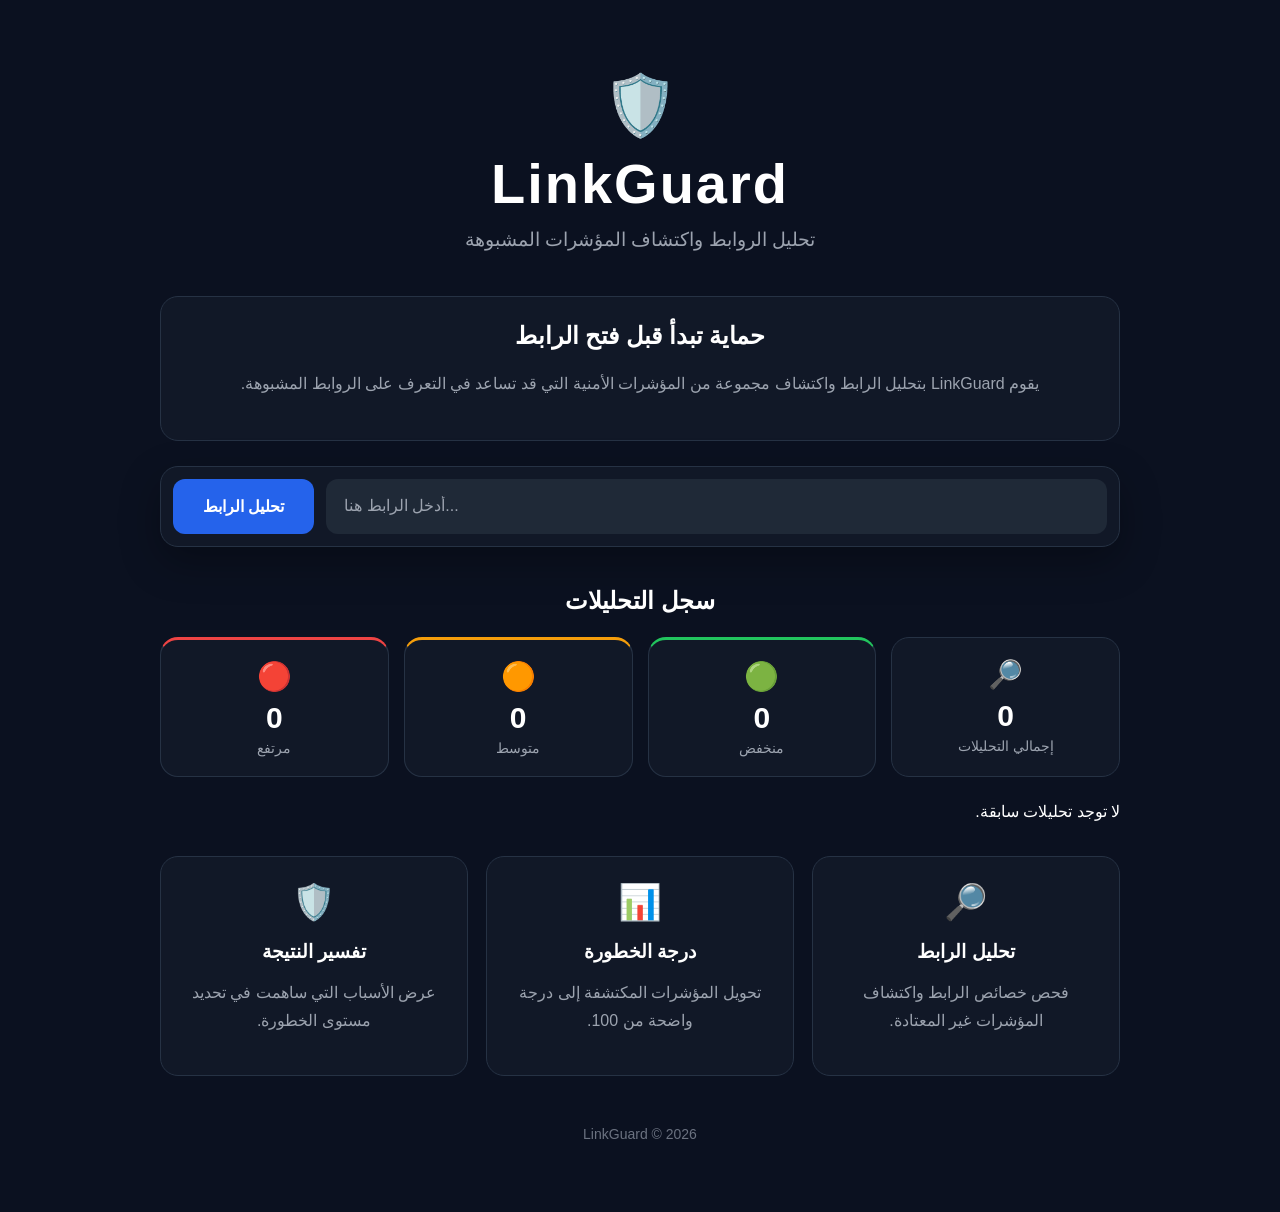
==== index.html @ e3702596 "Add files via upload" ====
<!DOCTYPE html>
<html lang="ar" dir="rtl">

<head>
    <meta charset="UTF-8">
    <meta name="viewport" content="width=device-width, initial-scale=1.0">

    <title>LinkGuard | تحليل الروابط</title>

    <link rel="stylesheet" href="style.css">
</head>

<body>

    <div class="container">

        <!-- الشعار والعنوان -->

        <div class="brand">

            <div class="logo">
                🛡️
            </div>

            <h1>
                LinkGuard
            </h1>

            <p class="subtitle">
                تحليل الروابط واكتشاف المؤشرات المشبوهة
            </p>

        </div>


        <!-- معلومات عن المشروع -->

        <div class="info-card">

            <h2>
                حماية تبدأ قبل فتح الرابط
            </h2>

            <p>
                يقوم LinkGuard بتحليل الرابط واكتشاف مجموعة من
                المؤشرات الأمنية التي قد تساعد في التعرف على
                الروابط المشبوهة.
            </p>

        </div>


        <!-- خانة تحليل الرابط -->

        <div class="scanner-box">

            <input
                type="text"
                id="urlInput"
                placeholder="أدخل الرابط هنا..."
            >

            <button onclick="analyzeURL()">
                تحليل الرابط
            </button>

        </div>


        <!-- نتيجة التحليل -->

        <div id="result" class="result"></div>


        <!-- سجل التحليلات -->

        <div class="history-section">

            <h2>
                سجل التحليلات
            </h2>


            <!-- الإحصائيات -->

            <div class="stats">

                <div class="stat-card">

                    <div class="stat-icon">
                        🔎
                    </div>

                    <div class="stat-number" id="totalCount">
                        0
                    </div>

                    <div class="stat-label">
                        إجمالي التحليلات
                    </div>

                </div>


                <div class="stat-card low-stat">

                    <div class="stat-icon">
                        🟢
                    </div>

                    <div class="stat-number" id="lowCount">
                        0
                    </div>

                    <div class="stat-label">
                        منخفض
                    </div>

                </div>


                <div class="stat-card medium-stat">

                    <div class="stat-icon">
                        🟠
                    </div>

                    <div class="stat-number" id="mediumCount">
                        0
                    </div>

                    <div class="stat-label">
                        متوسط
                    </div>

                </div>


                <div class="stat-card high-stat">

                    <div class="stat-icon">
                        🔴
                    </div>

                    <div class="stat-number" id="highCount">
                        0
                    </div>

                    <div class="stat-label">
                        مرتفع
                    </div>

                </div>

            </div>


            <!-- مكان البطاقات -->

            <div id="history">

                <p>
                    لا توجد تحليلات سابقة.
                </p>

            </div>

        </div>


        <!-- مميزات LinkGuard -->

        <div class="features">

            <div class="feature">

                <div class="feature-icon">
                    🔎
                </div>

                <h3>
                    تحليل الرابط
                </h3>

                <p>
                    فحص خصائص الرابط واكتشاف المؤشرات غير المعتادة.
                </p>

            </div>


            <div class="feature">

                <div class="feature-icon">
                    📊
                </div>

                <h3>
                    درجة الخطورة
                </h3>

                <p>
                    تحويل المؤشرات المكتشفة إلى درجة واضحة من 100.
                </p>

            </div>


            <div class="feature">

                <div class="feature-icon">
                    🛡️
                </div>

                <h3>
                    تفسير النتيجة
                </h3>

                <p>
                    عرض الأسباب التي ساهمت في تحديد مستوى الخطورة.
                </p>

            </div>

        </div>


        <!-- أسفل الصفحة -->

        <footer>
            LinkGuard © 2026
        </footer>

    </div>


    <script src="script.js"></script>

</body>

</html>
---- style.css ----
* {
    box-sizing: border-box;
}

body {
    margin: 0;
    font-family: Arial, sans-serif;
    background: #0b1120;
    color: #ffffff;
    min-height: 100vh;
}

.container {
    width: 90%;
    max-width: 1000px;
    margin: 0 auto;
    padding: 70px 20px;
}

/* العنوان */

h1 {
    text-align: center;
    font-size: 56px;
    margin: 0;
    letter-spacing: 2px;
}

.subtitle {
    text-align: center;
    color: #9ca3af;
    font-size: 19px;
    margin-top: 12px;
    margin-bottom: 45px;
}

/* صندوق البحث */

.scanner-box {
    display: flex;
    gap: 12px;
    background: #111827;
    padding: 12px;
    border-radius: 18px;
    border: 1px solid #263244;
    box-shadow: 0 15px 40px rgba(0, 0, 0, 0.3);
}

input {
    flex: 1;
    min-width: 0;
    padding: 18px;
    border: none;
    outline: none;
    border-radius: 12px;
    background: #1f2937;
    color: white;
    font-size: 16px;
    direction: ltr;
}

input::placeholder {
    color: #9ca3af;
}

/* زر التحليل */

button {
    padding: 18px 30px;
    border: none;
    border-radius: 12px;
    background: #2563eb;
    color: white;
    font-size: 16px;
    font-weight: bold;
    cursor: pointer;
    transition: 0.2s;
}

button:hover {
    transform: translateY(-2px);
    opacity: 0.9;
}

/* النتيجة */

.result {
    margin-top: 30px;
}

.result-card {
    background: #111827;
    border: 1px solid #263244;
    border-radius: 20px;
    padding: 30px;
    box-shadow: 0 15px 40px rgba(0, 0, 0, 0.25);
}

.result-card h2 {
    margin-top: 0;
    font-size: 26px;
}

.result-card h3 {
    margin-top: 30px;
}

.result-card p {
    color: #d1d5db;
    line-height: 1.8;
}

/* الدرجة */

.score {
    font-size: 48px;
    font-weight: bold;
    text-align: center;
    margin: 25px 0;
}

/* مستوى الخطورة */

.risk {
    display: block;
    width: fit-content;
    margin: 0 auto 25px;
    padding: 10px 24px;
    border-radius: 30px;
    font-weight: bold;
}

/* منخفض */

.result-card.low {
    border-top: 4px solid #22c55e;
}

.risk.low {
    background: #14532d;
    color: #86efac;
}

/* متوسط */

.result-card.medium {
    border-top: 4px solid #f59e0b;
}

.risk.medium {
    background: #78350f;
    color: #fde68a;
}

/* مرتفع */

.result-card.high {
    border-top: 4px solid #ef4444;
}

.risk.high {
    background: #7f1d1d;
    color: #fecaca;
}

/* قائمة الأسباب */

.result-card ul {
    padding-right: 25px;
    line-height: 2;
    color: #d1d5db;
}

.result-card li {
    margin-bottom: 8px;
}

/* الجوال */

@media (max-width: 700px) {

    .container {
        padding: 40px 10px;
    }

    h1 {
        font-size: 42px;
    }

    .scanner-box {
        flex-direction: column;
    }

    button {
        width: 100%;
    }

    .score {
        font-size: 40px;
    }
}/* الشعار */

.brand {
    text-align: center;
}

.logo {
    font-size: 60px;
    margin-bottom: 10px;
}


/* البطاقة التعريفية */

.info-card {
    background: #111827;
    border: 1px solid #263244;
    border-radius: 18px;
    padding: 25px;
    margin-bottom: 25px;
    text-align: center;
}

.info-card h2 {
    margin-top: 0;
}

.info-card p {
    color: #9ca3af;
    line-height: 1.8;
}


/* المميزات */

.features {
    display: grid;
    grid-template-columns: repeat(3, 1fr);
    gap: 18px;
    margin-top: 35px;
}

.feature {
    background: #111827;
    border: 1px solid #263244;
    border-radius: 18px;
    padding: 25px;
    text-align: center;
}

.feature-icon {
    font-size: 35px;
    margin-bottom: 10px;
}

.feature h3 {
    margin-bottom: 10px;
}

.feature p {
    color: #9ca3af;
    line-height: 1.7;
}


/* الفوتر */

footer {
    text-align: center;
    color: #6b7280;
    margin-top: 50px;
    font-size: 14px;
}


/* الجوال */

@media (max-width: 700px) {

    .features {
        grid-template-columns: 1fr;
    }

}/* ألوان مؤشر الخطورة حسب المستوى */

.result-card.low .meter-circle {
    background:
        conic-gradient(
            #22c55e var(--degree),
            #1f2937 var(--degree)
        );
}

.result-card.medium .meter-circle {
    background:
        conic-gradient(
            #f59e0b var(--degree),
            #1f2937 var(--degree)
        );
}

.result-card.high .meter-circle {
    background:
        conic-gradient(
            #ef4444 var(--degree),
            #1f2937 var(--degree)
        );
}.new-analysis {
    display: block;
    margin: 30px auto 0;
    background: #1f2937;
    border: 1px solid #374151;
}

.new-analysis:hover {
    background: #374151;
}/* بطاقات سجل التحليلات */

.history-item {
    display: flex;
    align-items: center;
    justify-content: space-between;
    gap: 20px;

    background: #111827;
    border: 1px solid #263244;
    border-radius: 18px;

    padding: 20px 22px;
    margin-bottom: 14px;

    box-shadow: 0 8px 25px rgba(0, 0, 0, 0.18);

    transition: transform 0.2s, border-color 0.2s;
}

.history-item:hover {
    transform: translateY(-2px);
    border-color: #3b82f6;
}


/* معلومات الرابط */

.history-info {
    flex: 1;
    min-width: 0;
}

.history-label {
    display: block;
    color: #6b7280;
    font-size: 13px;
    margin-bottom: 7px;
}

.history-url {
    color: #e5e7eb;
    font-size: 15px;

    overflow: hidden;
    text-overflow: ellipsis;
    white-space: nowrap;
}


/* الدرجة */

.history-score-box {
    text-align: center;
    min-width: 90px;
}

.history-score-label {
    display: block;
    color: #6b7280;
    font-size: 13px;
    margin-bottom: 5px;
}

.history-score {
    font-size: 20px;
    font-weight: bold;
}


/* مستوى الخطورة */

.history-risk {
    min-width: 85px;
    text-align: center;

    padding: 8px 14px;
    border-radius: 20px;

    font-weight: bold;
}


/* منخفض */

.history-risk.low {
    background: #14532d;
    color: #86efac;
}


/* متوسط */

.history-risk.medium {
    background: #78350f;
    color: #fde68a;
}


/* مرتفع */

.history-risk.high {
    background: #7f1d1d;
    color: #fecaca;
}


/* الجوال */

@media (max-width: 700px) {

    .history-item {
        flex-direction: column;
        align-items: stretch;
        text-align: center;
    }

    .history-url {
        white-space: normal;
        word-break: break-all;
    }

    .history-score-box {
        min-width: auto;
    }

    .history-risk {
        width: fit-content;
        margin: 0 auto;
    }
}/* =========================================
   لوحة الإحصائيات
========================================= */

.stats {
    display: grid;
    grid-template-columns: repeat(4, 1fr);
    gap: 15px;
    margin-bottom: 25px;
}


.stat-card {
    background: #111827;
    border: 1px solid #263244;
    border-radius: 18px;

    padding: 20px 15px;

    text-align: center;

    transition: transform 0.2s, border-color 0.2s;
}


.stat-card:hover {
    transform: translateY(-3px);
    border-color: #3b82f6;
}


.stat-icon {
    font-size: 28px;
    margin-bottom: 8px;
}


.stat-number {
    font-size: 30px;
    font-weight: bold;
    margin-bottom: 5px;
}


.stat-label {
    color: #9ca3af;
    font-size: 14px;
}


/* ألوان البطاقات */

.low-stat {
    border-top: 3px solid #22c55e;
}


.medium-stat {
    border-top: 3px solid #f59e0b;
}


.high-stat {
    border-top: 3px solid #ef4444;
}



/* =========================================
   تحسين قسم السجل
========================================= */

.history-section {
    margin-top: 40px;
}


.history-section > h2 {
    text-align: center;
    margin-bottom: 22px;
}



/* =========================================
   بطاقات سجل التحليلات
========================================= */

.history-item {
    display: flex;

    align-items: center;

    justify-content: space-between;

    gap: 20px;

    background: #111827;

    border: 1px solid #263244;

    border-radius: 18px;

    padding: 20px 22px;

    margin-bottom: 14px;

    box-shadow:
        0 8px 25px rgba(0, 0, 0, 0.18);

    transition:
        transform 0.2s,
        border-color 0.2s;
}


.history-item:hover {
    transform: translateY(-2px);

    border-color: #3b82f6;
}



/* معلومات الرابط */

.history-info {
    flex: 1;
    min-width: 0;
}


.history-label {
    display: block;

    color: #6b7280;

    font-size: 13px;

    margin-bottom: 7px;
}


.history-url {
    color: #e5e7eb;

    font-size: 15px;

    overflow: hidden;

    text-overflow: ellipsis;

    white-space: nowrap;
}



/* الدرجة */

.history-score-box {
    text-align: center;

    min-width: 100px;
}


.history-score-label {
    display: block;

    color: #6b7280;

    font-size: 13px;

    margin-bottom: 5px;
}


.history-score {
    font-size: 20px;

    font-weight: bold;
}



/* مستوى الخطورة */

.history-risk {
    min-width: 85px;

    text-align: center;

    padding: 8px 14px;

    border-radius: 20px;

    font-weight: bold;
}


.history-risk.low {
    background: #14532d;

    color: #86efac;
}


.history-risk.medium {
    background: #78350f;

    color: #fde68a;
}


.history-risk.high {
    background: #7f1d1d;

    color: #fecaca;
}



/* =========================================
   الجوال
========================================= */

@media (max-width: 700px) {

    .stats {
        grid-template-columns: repeat(2, 1fr);
    }


    .history-item {
        flex-direction: column;

        align-items: stretch;

        text-align: center;
    }


    .history-url {
        white-space: normal;

        word-break: break-all;
    }


    .history-score-box {
        min-width: auto;
    }


    .history-risk {
        width: fit-content;

        margin: 0 auto;
    }

}
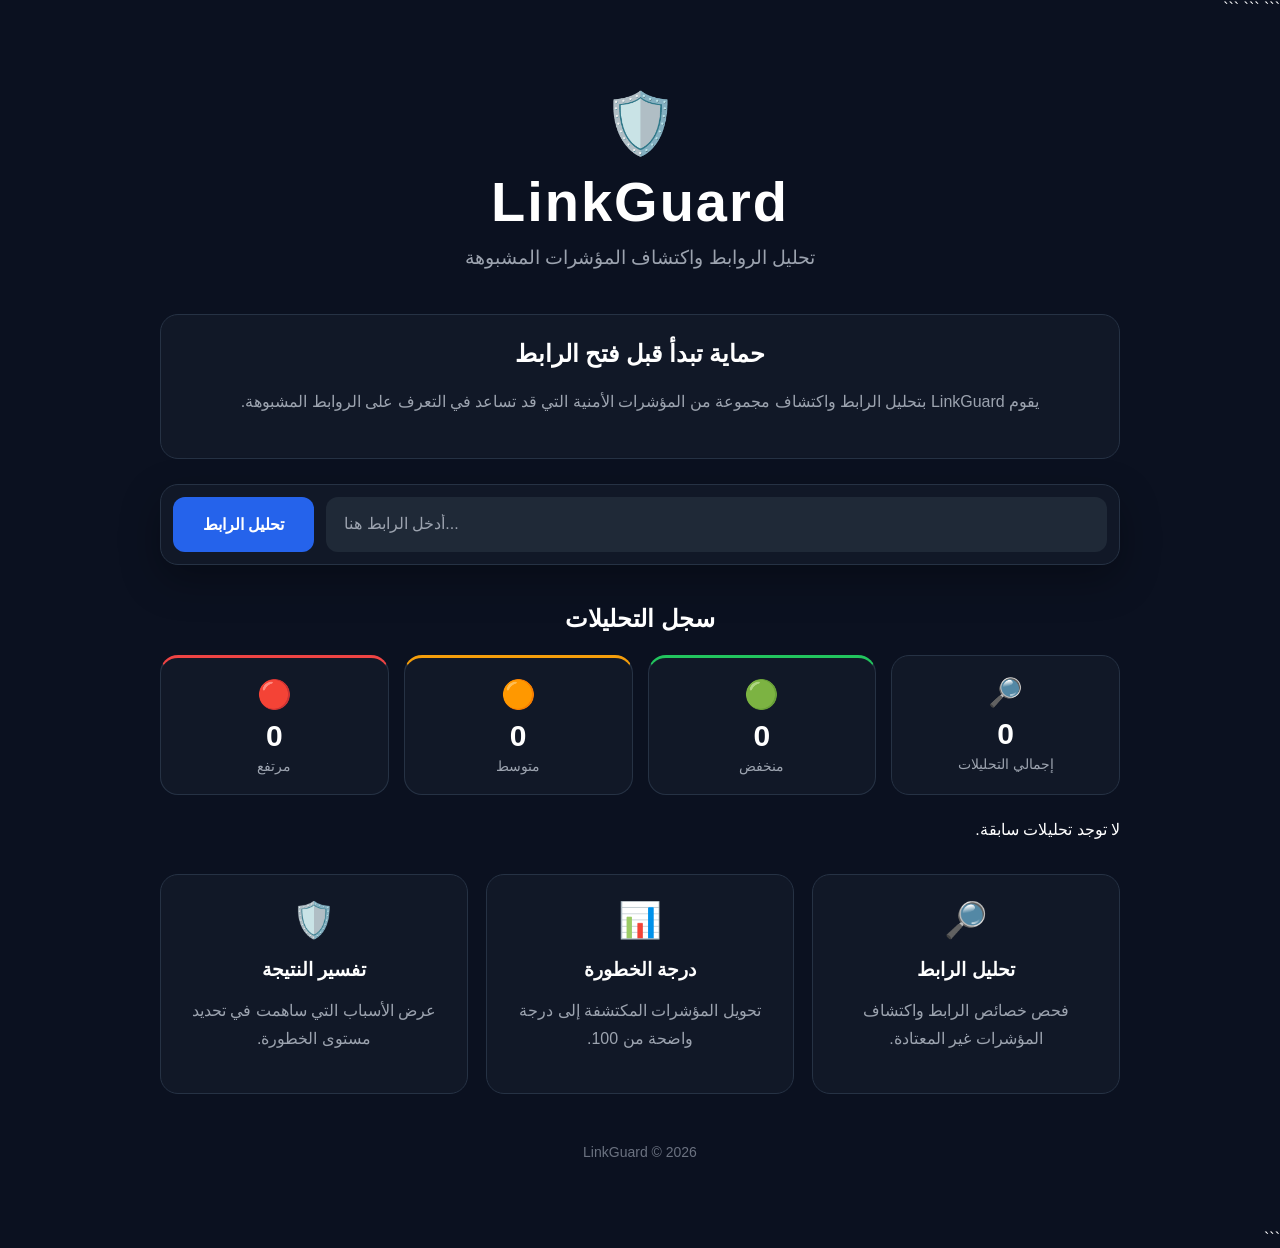
==== commit 2fd6095d: "Update index.html" ====
--- a/index.html
+++ b/index.html
@@ -1,241 +1,247 @@
 <!DOCTYPE html>
+
 <html lang="ar" dir="rtl">
 
 <head>
     <meta charset="UTF-8">
     <meta name="viewport" content="width=device-width, initial-scale=1.0">
 
-    <title>LinkGuard | تحليل الروابط</title>
-
-    <link rel="stylesheet" href="style.css">
+```
+<title>LinkGuard | تحليل الروابط</title>
+
+<link rel="stylesheet" href="style.css">
+```
+
 </head>
 
 <body>
 
-    <div class="container">
-
-        <!-- الشعار والعنوان -->
-
-        <div class="brand">
-
-            <div class="logo">
+```
+<div class="container">
+
+    <!-- الشعار والعنوان -->
+
+    <div class="brand">
+
+        <div class="logo">
+            🛡️
+        </div>
+
+        <h1>
+            LinkGuard
+        </h1>
+
+        <p class="subtitle">
+            تحليل الروابط واكتشاف المؤشرات المشبوهة
+        </p>
+
+    </div>
+
+
+    <!-- معلومات عن المشروع -->
+
+    <div class="info-card">
+
+        <h2>
+            حماية تبدأ قبل فتح الرابط
+        </h2>
+
+        <p>
+            يقوم LinkGuard بتحليل الرابط واكتشاف مجموعة من
+            المؤشرات الأمنية التي قد تساعد في التعرف على
+            الروابط المشبوهة.
+        </p>
+
+    </div>
+
+
+    <!-- خانة تحليل الرابط -->
+
+    <div class="scanner-box">
+
+        <input
+            type="text"
+            id="urlInput"
+            placeholder="أدخل الرابط هنا..."
+        >
+
+        <button type="button" onclick="analyzeURL()">
+            تحليل الرابط
+        </button>
+
+    </div>
+
+
+    <!-- نتيجة التحليل -->
+
+    <div id="result" class="result"></div>
+
+
+    <!-- سجل التحليلات -->
+
+    <div class="history-section">
+
+        <h2>
+            سجل التحليلات
+        </h2>
+
+
+        <!-- الإحصائيات -->
+
+        <div class="stats">
+
+            <div class="stat-card">
+
+                <div class="stat-icon">
+                    🔎
+                </div>
+
+                <div class="stat-number" id="totalCount">
+                    0
+                </div>
+
+                <div class="stat-label">
+                    إجمالي التحليلات
+                </div>
+
+            </div>
+
+
+            <div class="stat-card low-stat">
+
+                <div class="stat-icon">
+                    🟢
+                </div>
+
+                <div class="stat-number" id="lowCount">
+                    0
+                </div>
+
+                <div class="stat-label">
+                    منخفض
+                </div>
+
+            </div>
+
+
+            <div class="stat-card medium-stat">
+
+                <div class="stat-icon">
+                    🟠
+                </div>
+
+                <div class="stat-number" id="mediumCount">
+                    0
+                </div>
+
+                <div class="stat-label">
+                    متوسط
+                </div>
+
+            </div>
+
+
+            <div class="stat-card high-stat">
+
+                <div class="stat-icon">
+                    🔴
+                </div>
+
+                <div class="stat-number" id="highCount">
+                    0
+                </div>
+
+                <div class="stat-label">
+                    مرتفع
+                </div>
+
+            </div>
+
+        </div>
+
+
+        <!-- مكان البطاقات -->
+
+        <div id="history">
+
+            <p>
+                لا توجد تحليلات سابقة.
+            </p>
+
+        </div>
+
+    </div>
+
+
+    <!-- مميزات LinkGuard -->
+
+    <div class="features">
+
+        <div class="feature">
+
+            <div class="feature-icon">
+                🔎
+            </div>
+
+            <h3>
+                تحليل الرابط
+            </h3>
+
+            <p>
+                فحص خصائص الرابط واكتشاف المؤشرات غير المعتادة.
+            </p>
+
+        </div>
+
+
+        <div class="feature">
+
+            <div class="feature-icon">
+                📊
+            </div>
+
+            <h3>
+                درجة الخطورة
+            </h3>
+
+            <p>
+                تحويل المؤشرات المكتشفة إلى درجة واضحة من 100.
+            </p>
+
+        </div>
+
+
+        <div class="feature">
+
+            <div class="feature-icon">
                 🛡️
             </div>
 
-            <h1>
-                LinkGuard
-            </h1>
-
-            <p class="subtitle">
-                تحليل الروابط واكتشاف المؤشرات المشبوهة
-            </p>
-
-        </div>
-
-
-        <!-- معلومات عن المشروع -->
-
-        <div class="info-card">
-
-            <h2>
-                حماية تبدأ قبل فتح الرابط
-            </h2>
-
-            <p>
-                يقوم LinkGuard بتحليل الرابط واكتشاف مجموعة من
-                المؤشرات الأمنية التي قد تساعد في التعرف على
-                الروابط المشبوهة.
-            </p>
-
-        </div>
-
-
-        <!-- خانة تحليل الرابط -->
-
-        <div class="scanner-box">
-
-            <input
-                type="text"
-                id="urlInput"
-                placeholder="أدخل الرابط هنا..."
-            >
-
-            <button onclick="analyzeURL()">
-                تحليل الرابط
-            </button>
-
-        </div>
-
-
-        <!-- نتيجة التحليل -->
-
-        <div id="result" class="result"></div>
-
-
-        <!-- سجل التحليلات -->
-
-        <div class="history-section">
-
-            <h2>
-                سجل التحليلات
-            </h2>
-
-
-            <!-- الإحصائيات -->
-
-            <div class="stats">
-
-                <div class="stat-card">
-
-                    <div class="stat-icon">
-                        🔎
-                    </div>
-
-                    <div class="stat-number" id="totalCount">
-                        0
-                    </div>
-
-                    <div class="stat-label">
-                        إجمالي التحليلات
-                    </div>
-
-                </div>
-
-
-                <div class="stat-card low-stat">
-
-                    <div class="stat-icon">
-                        🟢
-                    </div>
-
-                    <div class="stat-number" id="lowCount">
-                        0
-                    </div>
-
-                    <div class="stat-label">
-                        منخفض
-                    </div>
-
-                </div>
-
-
-                <div class="stat-card medium-stat">
-
-                    <div class="stat-icon">
-                        🟠
-                    </div>
-
-                    <div class="stat-number" id="mediumCount">
-                        0
-                    </div>
-
-                    <div class="stat-label">
-                        متوسط
-                    </div>
-
-                </div>
-
-
-                <div class="stat-card high-stat">
-
-                    <div class="stat-icon">
-                        🔴
-                    </div>
-
-                    <div class="stat-number" id="highCount">
-                        0
-                    </div>
-
-                    <div class="stat-label">
-                        مرتفع
-                    </div>
-
-                </div>
-
-            </div>
-
-
-            <!-- مكان البطاقات -->
-
-            <div id="history">
-
-                <p>
-                    لا توجد تحليلات سابقة.
-                </p>
-
-            </div>
-
-        </div>
-
-
-        <!-- مميزات LinkGuard -->
-
-        <div class="features">
-
-            <div class="feature">
-
-                <div class="feature-icon">
-                    🔎
-                </div>
-
-                <h3>
-                    تحليل الرابط
-                </h3>
-
-                <p>
-                    فحص خصائص الرابط واكتشاف المؤشرات غير المعتادة.
-                </p>
-
-            </div>
-
-
-            <div class="feature">
-
-                <div class="feature-icon">
-                    📊
-                </div>
-
-                <h3>
-                    درجة الخطورة
-                </h3>
-
-                <p>
-                    تحويل المؤشرات المكتشفة إلى درجة واضحة من 100.
-                </p>
-
-            </div>
-
-
-            <div class="feature">
-
-                <div class="feature-icon">
-                    🛡️
-                </div>
-
-                <h3>
-                    تفسير النتيجة
-                </h3>
-
-                <p>
-                    عرض الأسباب التي ساهمت في تحديد مستوى الخطورة.
-                </p>
-
-            </div>
-
-        </div>
-
-
-        <!-- أسفل الصفحة -->
-
-        <footer>
-            LinkGuard © 2026
-        </footer>
-
-    </div>
-
-
-    <script src="script.js"></script>
+            <h3>
+                تفسير النتيجة
+            </h3>
+
+            <p>
+                عرض الأسباب التي ساهمت في تحديد مستوى الخطورة.
+            </p>
+
+        </div>
+
+    </div>
+
+
+    <!-- أسفل الصفحة -->
+
+    <footer>
+        LinkGuard © 2026
+    </footer>
+
+</div>
+
+
+<script src="script.js"></script>
+```
 
 </body>
 
-</html>+</html>
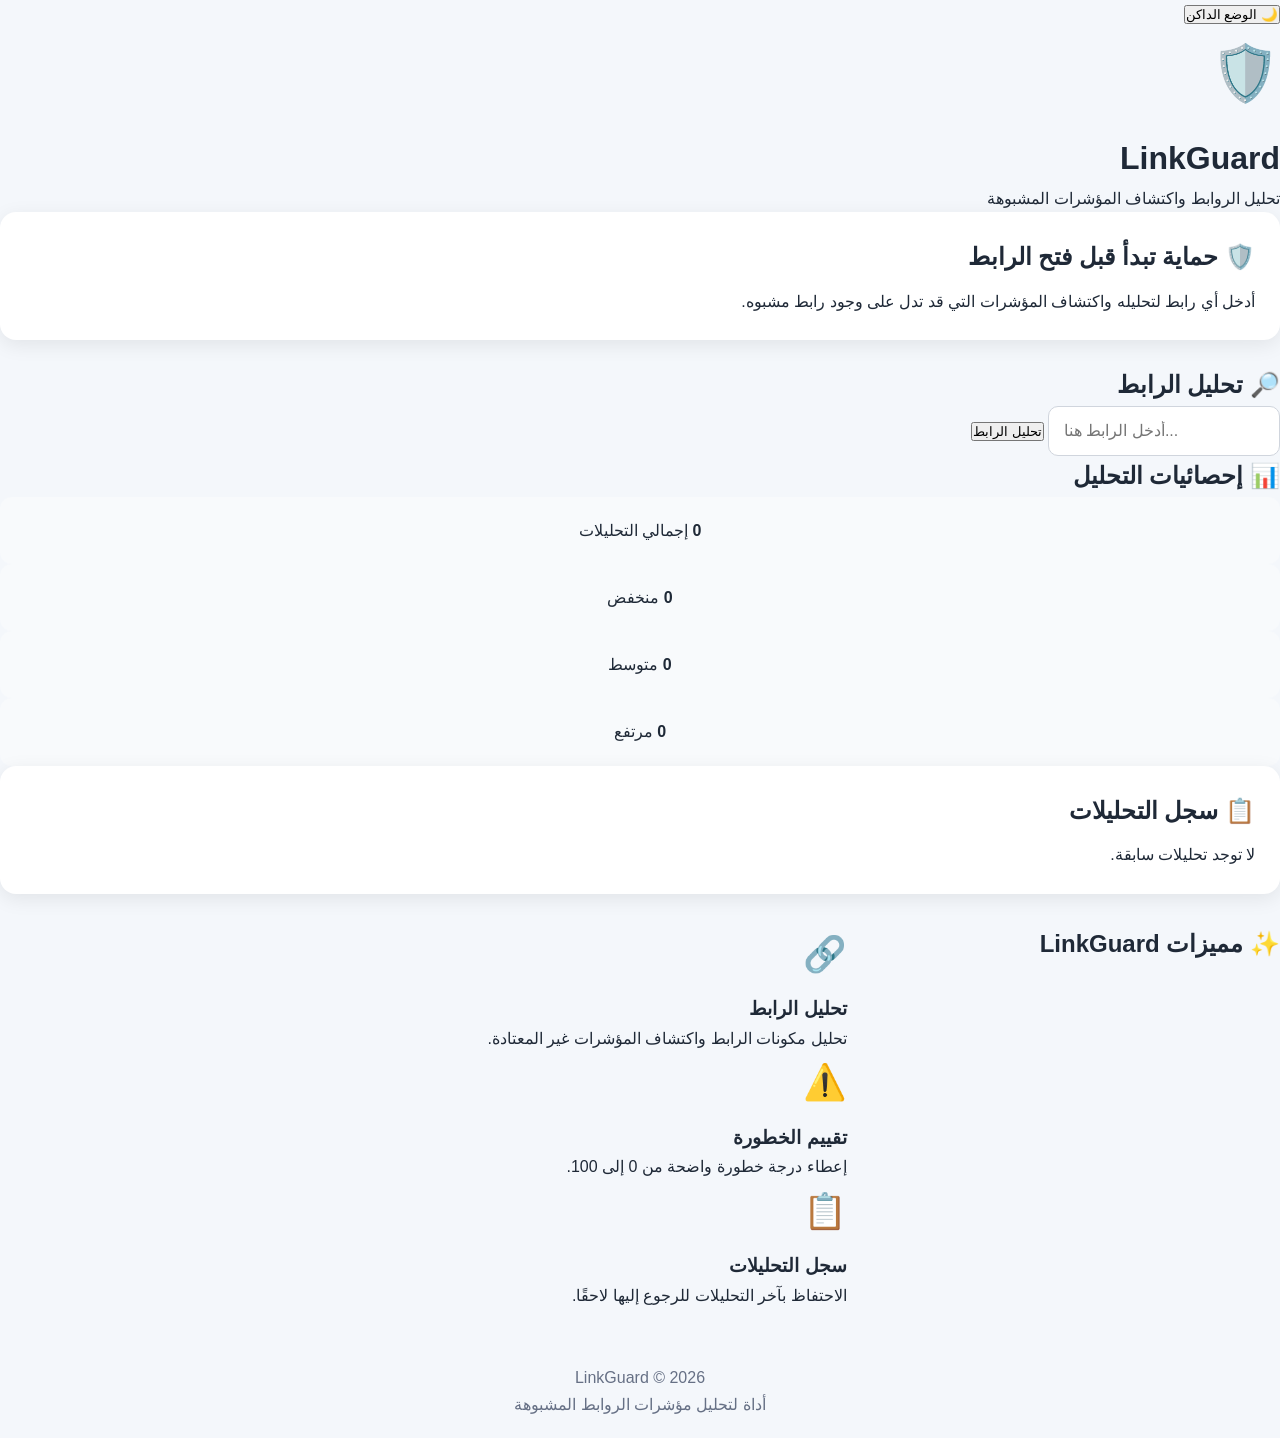
==== commit 572453d9: "Update index.html" ====
--- a/index.html
+++ b/index.html
@@ -1,247 +1,189 @@
 <!DOCTYPE html>
-
 <html lang="ar" dir="rtl">
-
 <head>
     <meta charset="UTF-8">
     <meta name="viewport" content="width=device-width, initial-scale=1.0">
 
-```
-<title>LinkGuard | تحليل الروابط</title>
+    <title>LinkGuard | تحليل الروابط</title>
 
-<link rel="stylesheet" href="style.css">
-```
-
+    <link rel="stylesheet" href="style.css">
 </head>
 
 <body>
 
-```
-<div class="container">
+    <!-- زر الوضع الفاتح والداكن -->
+    <button id="themeToggle" class="theme-toggle">
+        🌙 الوضع الداكن
+    </button>
 
-    <!-- الشعار والعنوان -->
+    <!-- الهيدر -->
+    <header class="hero">
+        <div class="logo">🛡️</div>
 
-    <div class="brand">
+        <h1>LinkGuard</h1>
 
-        <div class="logo">
-            🛡️
-        </div>
-
-        <h1>
-            LinkGuard
-        </h1>
-
-        <p class="subtitle">
+        <p>
             تحليل الروابط واكتشاف المؤشرات المشبوهة
         </p>
-
-    </div>
+    </header>
 
 
-    <!-- معلومات عن المشروع -->
+    <!-- بطاقة المعلومات -->
+    <section class="info-card">
 
-    <div class="info-card">
-
-        <h2>
-            حماية تبدأ قبل فتح الرابط
-        </h2>
+        <h2>🛡️ حماية تبدأ قبل فتح الرابط</h2>
 
         <p>
-            يقوم LinkGuard بتحليل الرابط واكتشاف مجموعة من
-            المؤشرات الأمنية التي قد تساعد في التعرف على
-            الروابط المشبوهة.
+            أدخل أي رابط لتحليله واكتشاف المؤشرات
+            التي قد تدل على وجود رابط مشبوه.
         </p>
 
-    </div>
+    </section>
 
 
-    <!-- خانة تحليل الرابط -->
+    <!-- قسم التحليل -->
+    <main>
 
-    <div class="scanner-box">
+        <section class="analyzer">
 
-        <input
-            type="text"
-            id="urlInput"
-            placeholder="أدخل الرابط هنا..."
-        >
+            <h2>🔎 تحليل الرابط</h2>
 
-        <button type="button" onclick="analyzeURL()">
-            تحليل الرابط
-        </button>
+            <div class="input-area">
 
-    </div>
+                <input
+                    type="text"
+                    id="urlInput"
+                    placeholder="أدخل الرابط هنا..."
+                    autocomplete="off"
+                >
+
+                <button onclick="analyzeURL()">
+                    تحليل الرابط
+                </button>
+
+            </div>
+
+        </section>
 
 
-    <!-- نتيجة التحليل -->
-
-    <div id="result" class="result"></div>
-
-
-    <!-- سجل التحليلات -->
-
-    <div class="history-section">
-
-        <h2>
-            سجل التحليلات
-        </h2>
+        <!-- نتيجة التحليل -->
+        <section id="result"></section>
 
 
         <!-- الإحصائيات -->
+        <section class="statistics">
 
-        <div class="stats">
+            <h2>📊 إحصائيات التحليل</h2>
 
-            <div class="stat-card">
+            <div class="stats-container">
 
-                <div class="stat-icon">
-                    🔎
+                <div class="stat-card">
+                    <strong id="totalCount">0</strong>
+                    <span>إجمالي التحليلات</span>
                 </div>
 
-                <div class="stat-number" id="totalCount">
-                    0
+                <div class="stat-card">
+                    <strong id="lowCount">0</strong>
+                    <span>منخفض</span>
                 </div>
 
-                <div class="stat-label">
-                    إجمالي التحليلات
+                <div class="stat-card">
+                    <strong id="mediumCount">0</strong>
+                    <span>متوسط</span>
+                </div>
+
+                <div class="stat-card">
+                    <strong id="highCount">0</strong>
+                    <span>مرتفع</span>
                 </div>
 
             </div>
 
+        </section>
 
-            <div class="stat-card low-stat">
 
-                <div class="stat-icon">
-                    🟢
+        <!-- سجل التحليلات -->
+        <section class="history-section">
+
+            <h2>📋 سجل التحليلات</h2>
+
+            <div id="history">
+                <p>لا توجد تحليلات سابقة.</p>
+            </div>
+
+        </section>
+
+
+        <!-- المميزات -->
+        <section class="features">
+
+            <h2>✨ مميزات LinkGuard</h2>
+
+            <div class="features-container">
+
+                <div class="feature-card">
+
+                    <div class="feature-icon">🔗</div>
+
+                    <h3>تحليل الرابط</h3>
+
+                    <p>
+                        تحليل مكونات الرابط واكتشاف المؤشرات
+                        غير المعتادة.
+                    </p>
+
                 </div>
 
-                <div class="stat-number" id="lowCount">
-                    0
+
+                <div class="feature-card">
+
+                    <div class="feature-icon">⚠️</div>
+
+                    <h3>تقييم الخطورة</h3>
+
+                    <p>
+                        إعطاء درجة خطورة واضحة من 0 إلى 100.
+                    </p>
+
                 </div>
 
-                <div class="stat-label">
-                    منخفض
+
+                <div class="feature-card">
+
+                    <div class="feature-icon">📋</div>
+
+                    <h3>سجل التحليلات</h3>
+
+                    <p>
+                        الاحتفاظ بآخر التحليلات للرجوع إليها
+                        لاحقًا.
+                    </p>
+
                 </div>
 
             </div>
 
+        </section>
 
-            <div class="stat-card medium-stat">
-
-                <div class="stat-icon">
-                    🟠
-                </div>
-
-                <div class="stat-number" id="mediumCount">
-                    0
-                </div>
-
-                <div class="stat-label">
-                    متوسط
-                </div>
-
-            </div>
+    </main>
 
 
-            <div class="stat-card high-stat">
+    <!-- الفوتر -->
+    <footer>
 
-                <div class="stat-icon">
-                    🔴
-                </div>
+        <p>
+            LinkGuard © 2026
+        </p>
 
-                <div class="stat-number" id="highCount">
-                    0
-                </div>
+        <p>
+            أداة لتحليل مؤشرات الروابط المشبوهة
+        </p>
 
-                <div class="stat-label">
-                    مرتفع
-                </div>
-
-            </div>
-
-        </div>
+    </footer>
 
 
-        <!-- مكان البطاقات -->
-
-        <div id="history">
-
-            <p>
-                لا توجد تحليلات سابقة.
-            </p>
-
-        </div>
-
-    </div>
-
-
-    <!-- مميزات LinkGuard -->
-
-    <div class="features">
-
-        <div class="feature">
-
-            <div class="feature-icon">
-                🔎
-            </div>
-
-            <h3>
-                تحليل الرابط
-            </h3>
-
-            <p>
-                فحص خصائص الرابط واكتشاف المؤشرات غير المعتادة.
-            </p>
-
-        </div>
-
-
-        <div class="feature">
-
-            <div class="feature-icon">
-                📊
-            </div>
-
-            <h3>
-                درجة الخطورة
-            </h3>
-
-            <p>
-                تحويل المؤشرات المكتشفة إلى درجة واضحة من 100.
-            </p>
-
-        </div>
-
-
-        <div class="feature">
-
-            <div class="feature-icon">
-                🛡️
-            </div>
-
-            <h3>
-                تفسير النتيجة
-            </h3>
-
-            <p>
-                عرض الأسباب التي ساهمت في تحديد مستوى الخطورة.
-            </p>
-
-        </div>
-
-    </div>
-
-
-    <!-- أسفل الصفحة -->
-
-    <footer>
-        LinkGuard © 2026
-    </footer>
-
-</div>
-
-
-<script src="script.js"></script>
-```
+    <!-- JavaScript -->
+    <script src="script.js"></script>
 
 </body>
-
 </html>
--- a/style.css
+++ b/style.css
@@ -1,707 +1,202 @@
 * {
     box-sizing: border-box;
+    margin: 0;
+    padding: 0;
 }
 
 body {
-    margin: 0;
     font-family: Arial, sans-serif;
-    background: #0b1120;
-    color: #ffffff;
-    min-height: 100vh;
+    background: #f4f7fb;
+    color: #1f2937;
+    line-height: 1.7;
 }
 
 .container {
     width: 90%;
     max-width: 1000px;
-    margin: 0 auto;
-    padding: 70px 20px;
-}
-
-/* العنوان */
-
-h1 {
-    text-align: center;
-    font-size: 56px;
-    margin: 0;
-    letter-spacing: 2px;
+    margin: 40px auto;
+}
+
+.brand {
+    text-align: center;
+    margin-bottom: 30px;
+}
+
+.logo {
+    font-size: 55px;
+    margin-bottom: 10px;
+}
+
+.brand h1 {
+    font-size: 42px;
+    margin-bottom: 5px;
 }
 
 .subtitle {
-    text-align: center;
-    color: #9ca3af;
-    font-size: 19px;
-    margin-top: 12px;
-    margin-bottom: 45px;
-}
-
-/* صندوق البحث */
+    color: #667085;
+    font-size: 18px;
+}
+
+.info-card,
+.scanner-box,
+.history-section,
+.feature,
+.result-card {
+    background: white;
+    border-radius: 16px;
+    padding: 25px;
+    margin-bottom: 25px;
+    box-shadow: 0 5px 20px rgba(0, 0, 0, 0.08);
+}
+
+.info-card h2,
+.history-section h2 {
+    margin-bottom: 10px;
+}
 
 .scanner-box {
     display: flex;
     gap: 12px;
-    background: #111827;
-    padding: 12px;
-    border-radius: 18px;
-    border: 1px solid #263244;
-    box-shadow: 0 15px 40px rgba(0, 0, 0, 0.3);
-}
-
-input {
+}
+
+#urlInput {
     flex: 1;
-    min-width: 0;
-    padding: 18px;
-    border: none;
-    outline: none;
-    border-radius: 12px;
-    background: #1f2937;
-    color: white;
+    padding: 15px;
+    border: 1px solid #d0d5dd;
+    border-radius: 10px;
     font-size: 16px;
     direction: ltr;
 }
 
-input::placeholder {
-    color: #9ca3af;
-}
-
-/* زر التحليل */
-
-button {
-    padding: 18px 30px;
+.scanner-box button {
+    padding: 15px 25px;
     border: none;
-    border-radius: 12px;
+    border-radius: 10px;
+    cursor: pointer;
+    font-size: 16px;
+    font-weight: bold;
     background: #2563eb;
     color: white;
-    font-size: 16px;
-    font-weight: bold;
-    cursor: pointer;
-    transition: 0.2s;
-}
-
-button:hover {
-    transform: translateY(-2px);
+}
+
+.scanner-box button:hover {
     opacity: 0.9;
 }
 
-/* النتيجة */
-
 .result {
-    margin-top: 30px;
-}
-
-.result-card {
-    background: #111827;
-    border: 1px solid #263244;
-    border-radius: 20px;
-    padding: 30px;
-    box-shadow: 0 15px 40px rgba(0, 0, 0, 0.25);
-}
-
-.result-card h2 {
-    margin-top: 0;
-    font-size: 26px;
-}
-
+    margin-top: 20px;
+}
+
+.result-card h2,
 .result-card h3 {
-    margin-top: 30px;
+    margin-bottom: 12px;
 }
 
 .result-card p {
-    color: #d1d5db;
-    line-height: 1.8;
-}
-
-/* الدرجة */
-
-.score {
-    font-size: 48px;
-    font-weight: bold;
-    text-align: center;
-    margin: 25px 0;
-}
-
-/* مستوى الخطورة */
-
-.risk {
-    display: block;
-    width: fit-content;
-    margin: 0 auto 25px;
-    padding: 10px 24px;
-    border-radius: 30px;
-    font-weight: bold;
-}
-
-/* منخفض */
-
-.result-card.low {
-    border-top: 4px solid #22c55e;
-}
-
-.risk.low {
-    background: #14532d;
-    color: #86efac;
-}
-
-/* متوسط */
-
-.result-card.medium {
-    border-top: 4px solid #f59e0b;
-}
-
-.risk.medium {
-    background: #78350f;
-    color: #fde68a;
-}
-
-/* مرتفع */
-
-.result-card.high {
-    border-top: 4px solid #ef4444;
-}
-
-.risk.high {
-    background: #7f1d1d;
-    color: #fecaca;
-}
-
-/* قائمة الأسباب */
+    margin-bottom: 8px;
+}
 
 .result-card ul {
     padding-right: 25px;
-    line-height: 2;
-    color: #d1d5db;
-}
-
-.result-card li {
-    margin-bottom: 8px;
-}
-
-/* الجوال */
-
-@media (max-width: 700px) {
-
-    .container {
-        padding: 40px 10px;
-    }
-
-    h1 {
-        font-size: 42px;
-    }
-
-    .scanner-box {
-        flex-direction: column;
-    }
-
-    button {
-        width: 100%;
-    }
-
-    .score {
-        font-size: 40px;
-    }
-}/* الشعار */
-
-.brand {
-    text-align: center;
-}
-
-.logo {
-    font-size: 60px;
-    margin-bottom: 10px;
-}
-
-
-/* البطاقة التعريفية */
-
-.info-card {
-    background: #111827;
-    border: 1px solid #263244;
-    border-radius: 18px;
-    padding: 25px;
-    margin-bottom: 25px;
-    text-align: center;
-}
-
-.info-card h2 {
-    margin-top: 0;
-}
-
-.info-card p {
-    color: #9ca3af;
-    line-height: 1.8;
-}
-
-
-/* المميزات */
-
-.features {
-    display: grid;
-    grid-template-columns: repeat(3, 1fr);
-    gap: 18px;
-    margin-top: 35px;
-}
-
-.feature {
-    background: #111827;
-    border: 1px solid #263244;
-    border-radius: 18px;
-    padding: 25px;
-    text-align: center;
-}
-
-.feature-icon {
-    font-size: 35px;
-    margin-bottom: 10px;
-}
-
-.feature h3 {
-    margin-bottom: 10px;
-}
-
-.feature p {
-    color: #9ca3af;
-    line-height: 1.7;
-}
-
-
-/* الفوتر */
-
-footer {
-    text-align: center;
-    color: #6b7280;
-    margin-top: 50px;
-    font-size: 14px;
-}
-
-
-/* الجوال */
-
-@media (max-width: 700px) {
-
-    .features {
-        grid-template-columns: 1fr;
-    }
-
-}/* ألوان مؤشر الخطورة حسب المستوى */
-
-.result-card.low .meter-circle {
-    background:
-        conic-gradient(
-            #22c55e var(--degree),
-            #1f2937 var(--degree)
-        );
-}
-
-.result-card.medium .meter-circle {
-    background:
-        conic-gradient(
-            #f59e0b var(--degree),
-            #1f2937 var(--degree)
-        );
-}
-
-.result-card.high .meter-circle {
-    background:
-        conic-gradient(
-            #ef4444 var(--degree),
-            #1f2937 var(--degree)
-        );
-}.new-analysis {
-    display: block;
-    margin: 30px auto 0;
-    background: #1f2937;
-    border: 1px solid #374151;
-}
-
-.new-analysis:hover {
-    background: #374151;
-}/* بطاقات سجل التحليلات */
-
-.history-item {
-    display: flex;
-    align-items: center;
-    justify-content: space-between;
-    gap: 20px;
-
-    background: #111827;
-    border: 1px solid #263244;
-    border-radius: 18px;
-
-    padding: 20px 22px;
-    margin-bottom: 14px;
-
-    box-shadow: 0 8px 25px rgba(0, 0, 0, 0.18);
-
-    transition: transform 0.2s, border-color 0.2s;
-}
-
-.history-item:hover {
-    transform: translateY(-2px);
-    border-color: #3b82f6;
-}
-
-
-/* معلومات الرابط */
-
-.history-info {
-    flex: 1;
-    min-width: 0;
-}
-
-.history-label {
-    display: block;
-    color: #6b7280;
-    font-size: 13px;
-    margin-bottom: 7px;
-}
-
-.history-url {
-    color: #e5e7eb;
-    font-size: 15px;
-
-    overflow: hidden;
-    text-overflow: ellipsis;
-    white-space: nowrap;
-}
-
-
-/* الدرجة */
-
-.history-score-box {
-    text-align: center;
-    min-width: 90px;
-}
-
-.history-score-label {
-    display: block;
-    color: #6b7280;
-    font-size: 13px;
-    margin-bottom: 5px;
-}
-
-.history-score {
-    font-size: 20px;
-    font-weight: bold;
-}
-
-
-/* مستوى الخطورة */
-
-.history-risk {
-    min-width: 85px;
-    text-align: center;
-
-    padding: 8px 14px;
-    border-radius: 20px;
-
-    font-weight: bold;
-}
-
-
-/* منخفض */
-
-.history-risk.low {
-    background: #14532d;
-    color: #86efac;
-}
-
-
-/* متوسط */
-
-.history-risk.medium {
-    background: #78350f;
-    color: #fde68a;
-}
-
-
-/* مرتفع */
-
-.history-risk.high {
-    background: #7f1d1d;
-    color: #fecaca;
-}
-
-
-/* الجوال */
-
-@media (max-width: 700px) {
-
-    .history-item {
-        flex-direction: column;
-        align-items: stretch;
-        text-align: center;
-    }
-
-    .history-url {
-        white-space: normal;
-        word-break: break-all;
-    }
-
-    .history-score-box {
-        min-width: auto;
-    }
-
-    .history-risk {
-        width: fit-content;
-        margin: 0 auto;
-    }
-}/* =========================================
-   لوحة الإحصائيات
-========================================= */
+}
+
+.low {
+    border-right: 6px solid #22c55e;
+}
+
+.medium {
+    border-right: 6px solid #f59e0b;
+}
+
+.high {
+    border-right: 6px solid #ef4444;
+}
 
 .stats {
     display: grid;
     grid-template-columns: repeat(4, 1fr);
     gap: 15px;
-    margin-bottom: 25px;
-}
-
+    margin: 20px 0;
+}
 
 .stat-card {
-    background: #111827;
-    border: 1px solid #263244;
-    border-radius: 18px;
-
-    padding: 20px 15px;
-
-    text-align: center;
-
-    transition: transform 0.2s, border-color 0.2s;
-}
-
-
-.stat-card:hover {
-    transform: translateY(-3px);
-    border-color: #3b82f6;
-}
-
+    background: #f8fafc;
+    padding: 20px;
+    border-radius: 12px;
+    text-align: center;
+}
 
 .stat-icon {
     font-size: 28px;
-    margin-bottom: 8px;
-}
-
+}
 
 .stat-number {
     font-size: 30px;
     font-weight: bold;
+}
+
+.stat-label {
+    color: #667085;
+}
+
+.history-card {
+    background: #f8fafc;
+    border-radius: 12px;
+    padding: 15px;
+    margin-bottom: 12px;
+    direction: rtl;
+    word-break: break-word;
+}
+
+.history-card p {
     margin-bottom: 5px;
 }
 
-
-.stat-label {
-    color: #9ca3af;
-    font-size: 14px;
-}
-
-
-/* ألوان البطاقات */
-
-.low-stat {
-    border-top: 3px solid #22c55e;
-}
-
-
-.medium-stat {
-    border-top: 3px solid #f59e0b;
-}
-
-
-.high-stat {
-    border-top: 3px solid #ef4444;
-}
-
-
-
-/* =========================================
-   تحسين قسم السجل
-========================================= */
-
-.history-section {
-    margin-top: 40px;
-}
-
-
-.history-section > h2 {
-    text-align: center;
-    margin-bottom: 22px;
-}
-
-
-
-/* =========================================
-   بطاقات سجل التحليلات
-========================================= */
-
-.history-item {
-    display: flex;
-
-    align-items: center;
-
-    justify-content: space-between;
-
+.history-card small {
+    color: #667085;
+}
+
+.features {
+    display: grid;
+    grid-template-columns: repeat(3, 1fr);
     gap: 20px;
-
-    background: #111827;
-
-    border: 1px solid #263244;
-
-    border-radius: 18px;
-
-    padding: 20px 22px;
-
-    margin-bottom: 14px;
-
-    box-shadow:
-        0 8px 25px rgba(0, 0, 0, 0.18);
-
-    transition:
-        transform 0.2s,
-        border-color 0.2s;
-}
-
-
-.history-item:hover {
-    transform: translateY(-2px);
-
-    border-color: #3b82f6;
-}
-
-
-
-/* معلومات الرابط */
-
-.history-info {
-    flex: 1;
-    min-width: 0;
-}
-
-
-.history-label {
-    display: block;
-
-    color: #6b7280;
-
-    font-size: 13px;
-
-    margin-bottom: 7px;
-}
-
-
-.history-url {
-    color: #e5e7eb;
-
-    font-size: 15px;
-
-    overflow: hidden;
-
-    text-overflow: ellipsis;
-
-    white-space: nowrap;
-}
-
-
-
-/* الدرجة */
-
-.history-score-box {
-    text-align: center;
-
-    min-width: 100px;
-}
-
-
-.history-score-label {
-    display: block;
-
-    color: #6b7280;
-
-    font-size: 13px;
-
-    margin-bottom: 5px;
-}
-
-
-.history-score {
-    font-size: 20px;
-
-    font-weight: bold;
-}
-
-
-
-/* مستوى الخطورة */
-
-.history-risk {
-    min-width: 85px;
-
-    text-align: center;
-
-    padding: 8px 14px;
-
-    border-radius: 20px;
-
-    font-weight: bold;
-}
-
-
-.history-risk.low {
-    background: #14532d;
-
-    color: #86efac;
-}
-
-
-.history-risk.medium {
-    background: #78350f;
-
-    color: #fde68a;
-}
-
-
-.history-risk.high {
-    background: #7f1d1d;
-
-    color: #fecaca;
-}
-
-
-
-/* =========================================
-   الجوال
-========================================= */
+    margin-top: 30px;
+}
+
+.feature {
+    text-align: center;
+}
+
+.feature-icon {
+    font-size: 35px;
+    margin-bottom: 10px;
+}
+
+.feature h3 {
+    margin-bottom: 8px;
+}
+
+footer {
+    text-align: center;
+    margin-top: 35px;
+    color: #667085;
+    padding: 20px;
+}
 
 @media (max-width: 700px) {
+    .scanner-box {
+        flex-direction: column;
+    }
 
     .stats {
         grid-template-columns: repeat(2, 1fr);
     }
 
-
-    .history-item {
-        flex-direction: column;
-
-        align-items: stretch;
-
-        text-align: center;
-    }
-
-
-    .history-url {
-        white-space: normal;
-
-        word-break: break-all;
-    }
-
-
-    .history-score-box {
-        min-width: auto;
-    }
-
-
-    .history-risk {
-        width: fit-content;
-
-        margin: 0 auto;
-    }
-
-}+    .features {
+        grid-template-columns: 1fr;
+    }
+
+    .brand h1 {
+        font-size: 32px;
+    }
+}
